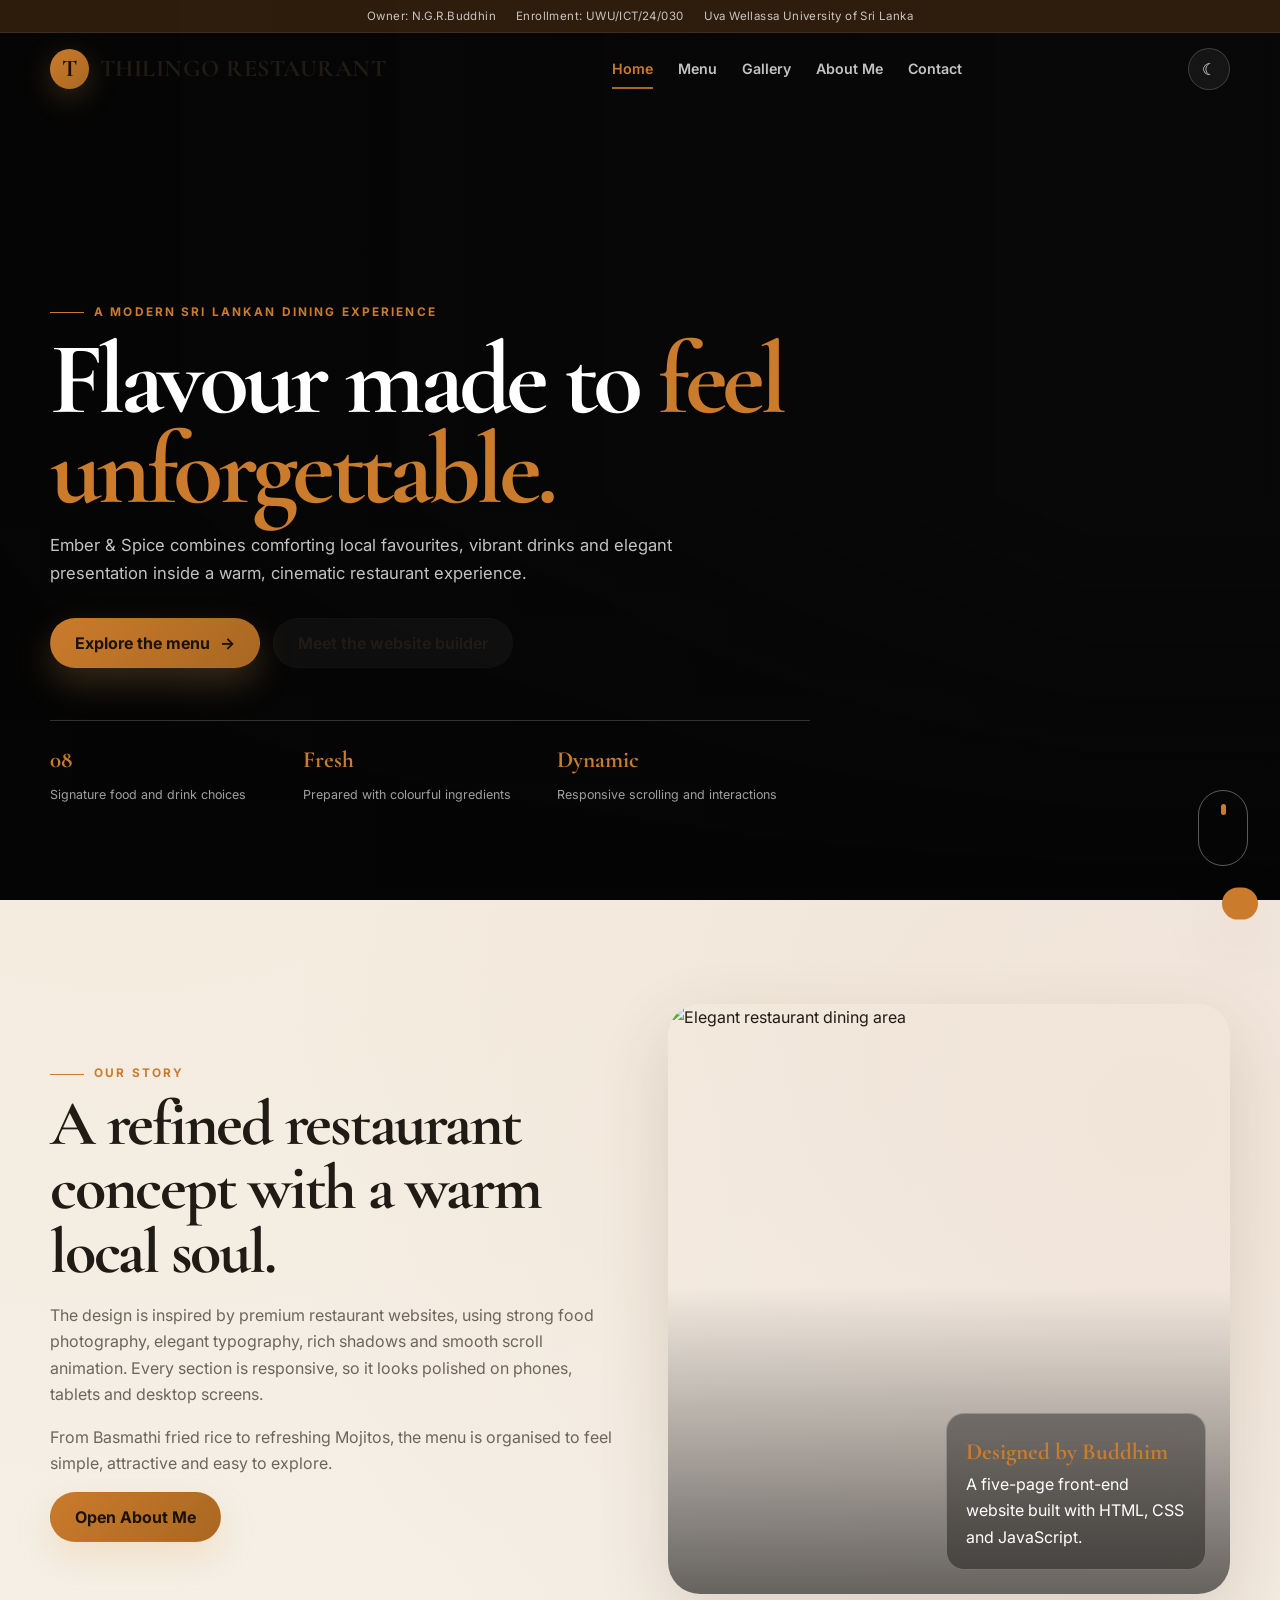
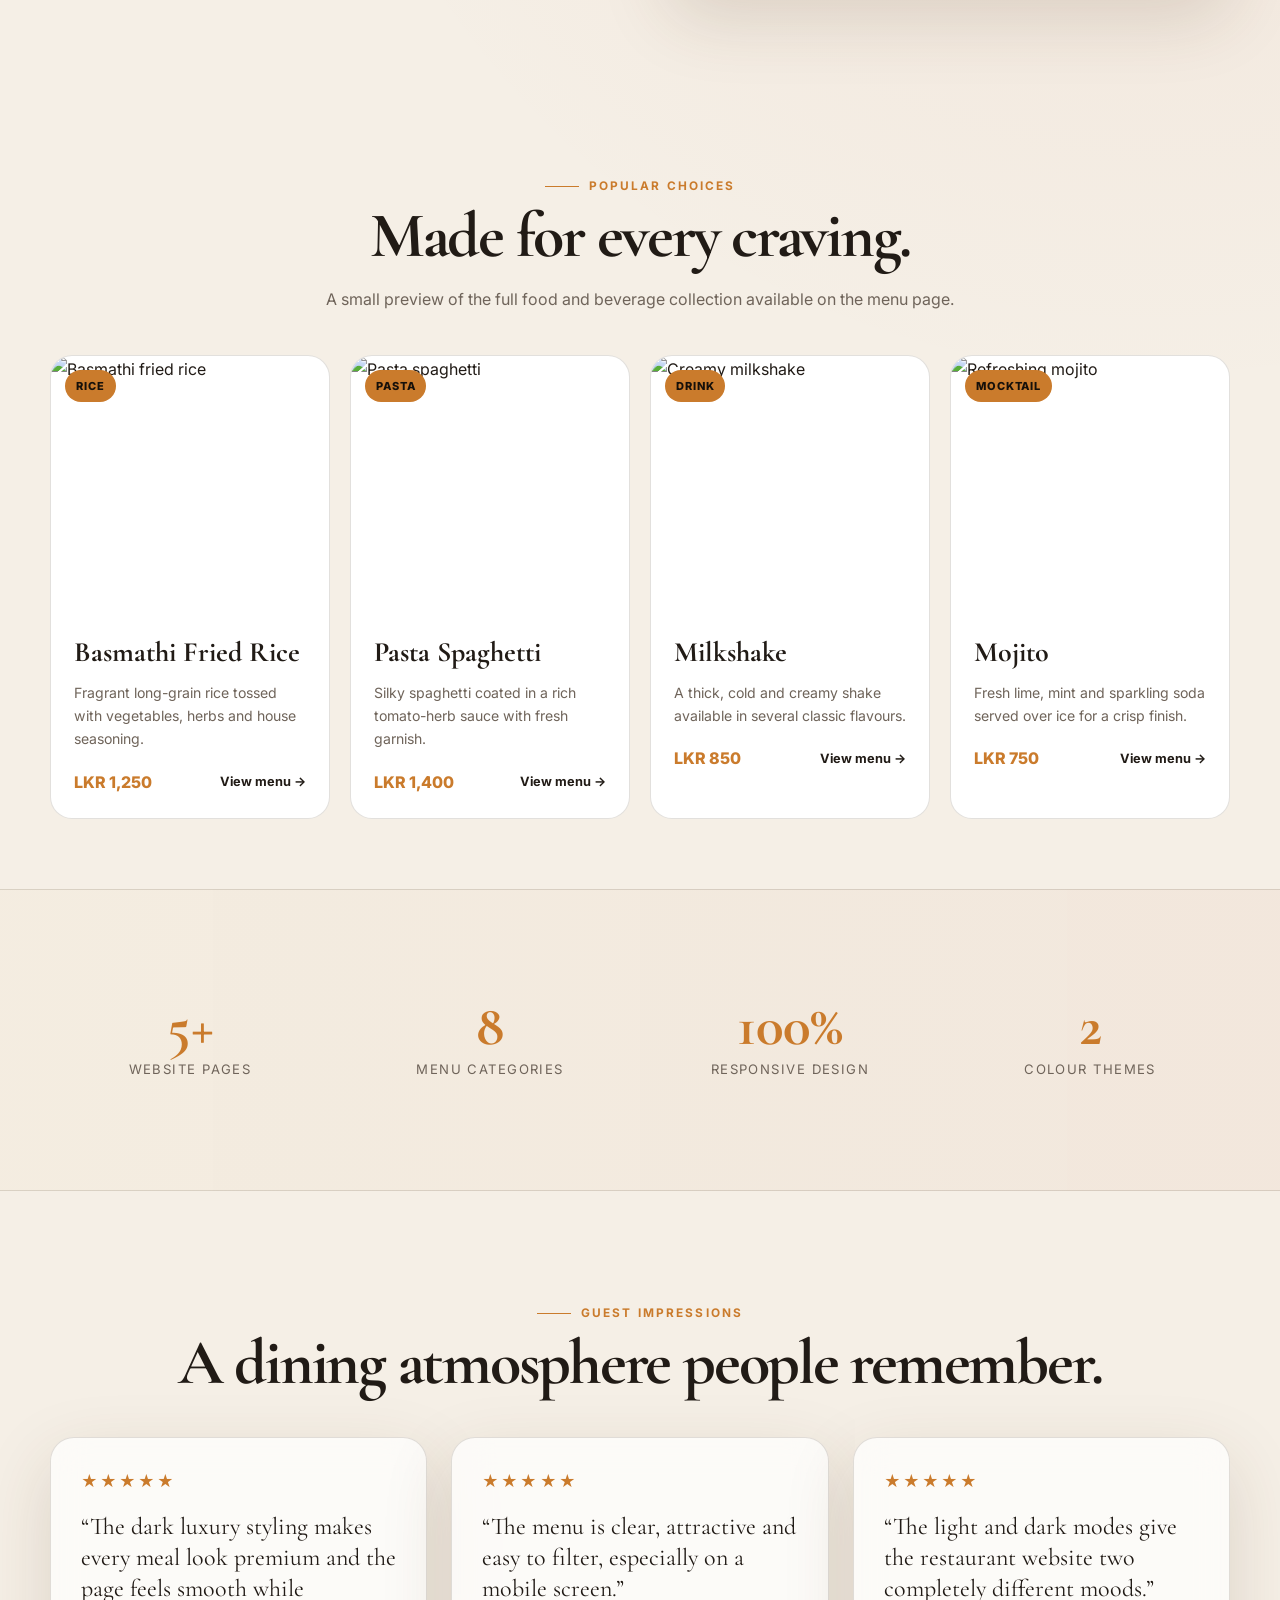
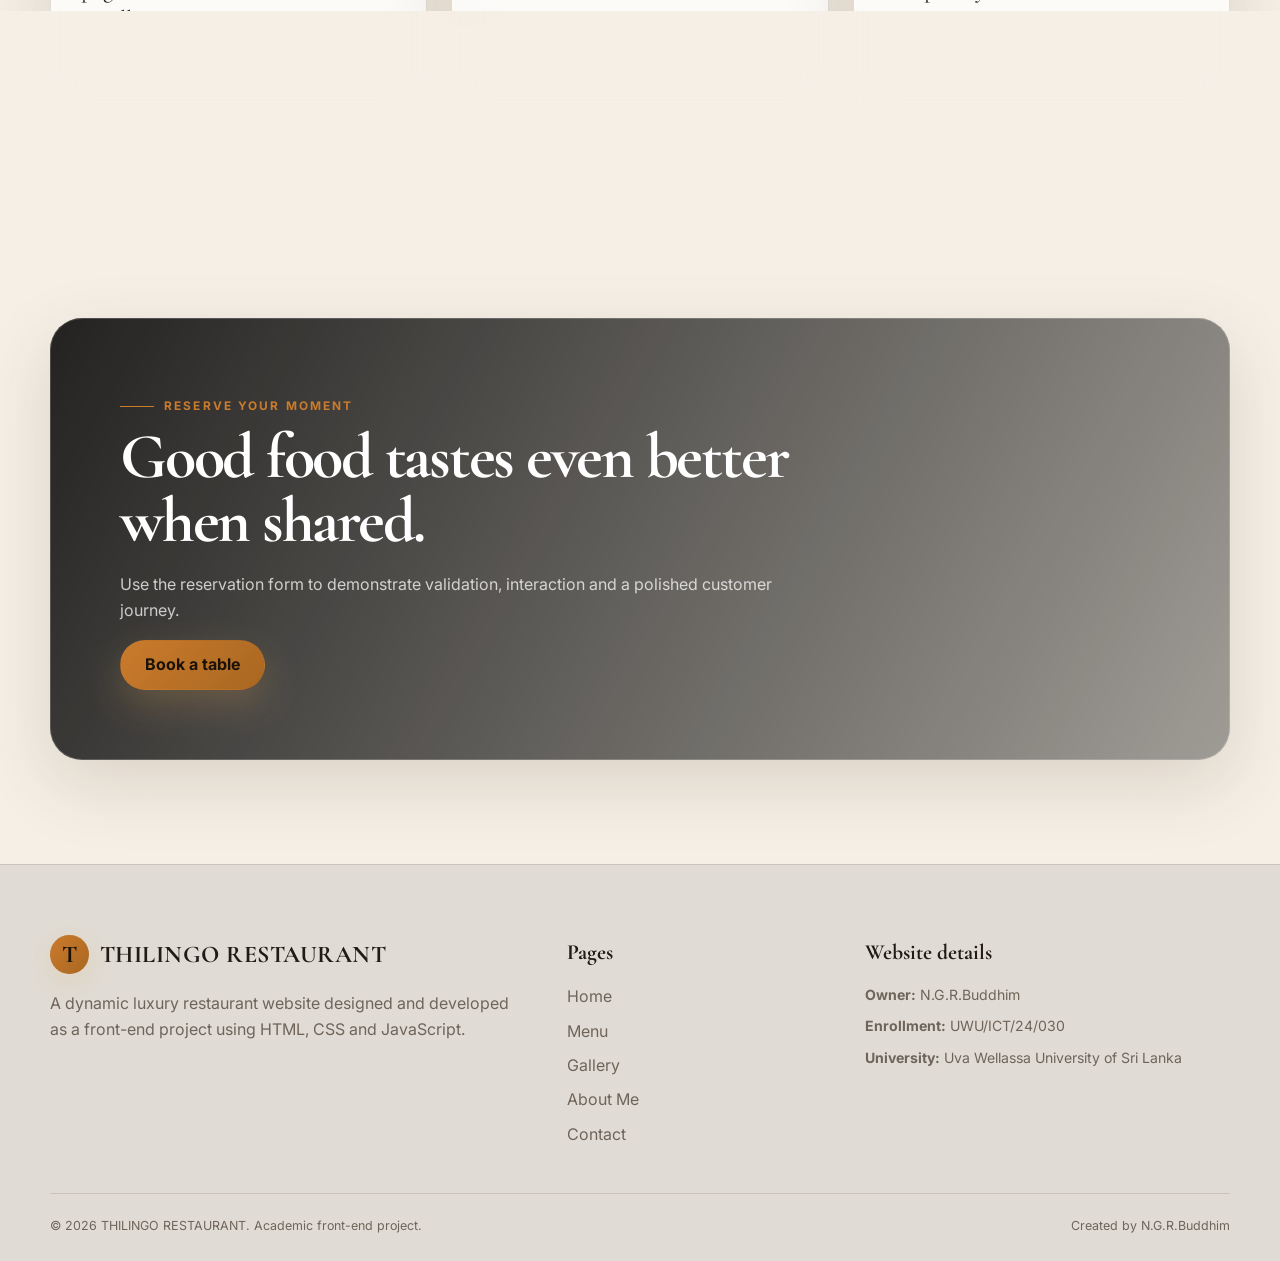
==== index.html @ 18f9629a "update README and project files" ====
<!DOCTYPE html>
<html lang="en" data-theme="dark">
<head>
  <meta charset="UTF-8">
  <meta name="viewport" content="width=device-width, initial-scale=1.0">
  <meta name="description" content="A dynamic luxury restaurant website created by N.G.R. Buddhim, UWU/ICT/24/030, Uva Wellassa University of Sri Lanka.">
  <title>THILINGO | Luxury Restaurant</title>
  <link rel="stylesheet" href="styles.css">
  <script src="script.js" defer></script>
</head>
<body data-page="home">
  <div class="scroll-progress" aria-hidden="true"></div>

  <header class="site-header">
    <div class="identity-strip">
      <div class="container">
        <span>Owner: N.G.R.Buddhin</span>
        <span>Enrollment: UWU/ICT/24/030</span>
        <span>Uva Wellassa University of Sri Lanka</span>
      </div>
    </div>
    <nav class="navbar container" aria-label="Main navigation">
      <a class="brand" href="index.html"><span class="brand-mark">T</span><span>THILINGO RESTAURANT</span></a>
      <div class="nav-links">
        <a data-nav="home" href="index.html">Home</a>
        <a data-nav="menu" href="menu.html">Menu</a>
        <a data-nav="gallery" href="gallery.html">Gallery</a>
        <a data-nav="about" href="about.html">About Me</a>
        <a data-nav="contact" href="contact.html">Contact</a>
      </div>
      <div class="nav-actions">
        <button class="icon-btn" data-theme-toggle type="button" aria-label="Switch theme">☀</button>
        <button class="icon-btn menu-toggle" data-menu-toggle type="button" aria-label="Open navigation" aria-expanded="false">☰</button>
      </div>
    </nav>
  </header>

  <main>
    <section class="hero">
      <div class="hero-bg" style="background-image:url('https://images.unsplash.com/photo-1515003197210-e0cd71810b5f?auto=format&fit=crop&w=2000&q=90')"></div>
      <div class="container hero-content">
        <span class="eyebrow reveal">A modern Sri Lankan dining experience</span>
        <h1 class="display-title reveal delay-1">Flavour made to <span class="text-gold">feel unforgettable.</span></h1>
        <p class="section-copy reveal delay-2">Ember & Spice combines comforting local favourites, vibrant drinks and elegant presentation inside a warm, cinematic restaurant experience.</p>
        <div class="hero-actions reveal delay-3">
          <a class="btn btn-primary" href="menu.html">Explore the menu <span>→</span></a>
          <a class="btn btn-outline" href="about.html">Meet the website builder</a>
        </div>
        <div class="hero-meta reveal delay-3">
          <div><strong>08</strong><span>Signature food and drink choices</span></div>
          <div><strong>Fresh</strong><span>Prepared with colourful ingredients</span></div>
          <div><strong>Dynamic</strong><span>Responsive scrolling and interactions</span></div>
        </div>
      </div>
      <div class="scroll-cue" aria-hidden="true"></div>
    </section>

    <section class="section">
      <div class="container grid-2">
        <div class="reveal from-left">
          <span class="eyebrow">Our story</span>
          <h2 class="section-title">A refined restaurant concept with a warm local soul.</h2>
          <p class="section-copy">The design is inspired by premium restaurant websites, using strong food photography, elegant typography, rich shadows and smooth scroll animation. Every section is responsive, so it looks polished on phones, tablets and desktop screens.</p>
          <p class="section-copy">From Basmathi fried rice to refreshing Mojitos, the menu is organised to feel simple, attractive and easy to explore.</p>
          <a class="btn btn-primary" href="about.html">Open About Me</a>
        </div>
        <div class="image-card reveal from-right">
          <img src="https://images.unsplash.com/photo-1559339352-11d035aa65de?auto=format&fit=crop&w=1400&q=88" alt="Elegant restaurant dining area">
          <div class="floating-note"><strong>Designed by Buddhim</strong>A five-page front-end website built with HTML, CSS and JavaScript.</div>
        </div>
      </div>
    </section>

    <section class="section section-sm">
      <div class="container center reveal">
        <span class="eyebrow">Popular choices</span>
        <h2 class="section-title">Made for every craving.</h2>
        <p class="section-copy">A small preview of the full food and beverage collection available on the menu page.</p>
      </div>
      <div class="container grid-4" style="margin-top:42px">
        <article class="food-card reveal">
          <div class="food-image"><img src="https://images.unsplash.com/photo-1603133872878-684f208fb84b?auto=format&fit=crop&w=900&q=86" alt="Basmathi fried rice"><span class="food-badge">Rice</span></div>
          <div class="food-content"><h3>Basmathi Fried Rice</h3><p>Fragrant long-grain rice tossed with vegetables, herbs and house seasoning.</p><div class="food-bottom"><span class="price">LKR 1,250</span><a class="mini-link" href="menu.html">View menu →</a></div></div>
        </article>
        <article class="food-card reveal delay-1">
          <div class="food-image"><img src="https://images.unsplash.com/photo-1563379926898-05f4575a45d8?auto=format&fit=crop&w=900&q=86" alt="Pasta spaghetti"><span class="food-badge">Pasta</span></div>
          <div class="food-content"><h3>Pasta Spaghetti</h3><p>Silky spaghetti coated in a rich tomato-herb sauce with fresh garnish.</p><div class="food-bottom"><span class="price">LKR 1,400</span><a class="mini-link" href="menu.html">View menu →</a></div></div>
        </article>
        <article class="food-card reveal delay-2">
          <div class="food-image"><img src="https://images.unsplash.com/photo-1579954115545-a95591f28bfc?auto=format&fit=crop&w=900&q=86" alt="Creamy milkshake"><span class="food-badge">Drink</span></div>
          <div class="food-content"><h3>Milkshake</h3><p>A thick, cold and creamy shake available in several classic flavours.</p><div class="food-bottom"><span class="price">LKR 850</span><a class="mini-link" href="menu.html">View menu →</a></div></div>
        </article>
        <article class="food-card reveal delay-3">
          <div class="food-image"><img src="https://images.unsplash.com/photo-1551024709-8f23befc6f87?auto=format&fit=crop&w=900&q=86" alt="Refreshing mojito"><span class="food-badge">Mocktail</span></div>
          <div class="food-content"><h3>Mojito</h3><p>Fresh lime, mint and sparkling soda served over ice for a crisp finish.</p><div class="food-bottom"><span class="price">LKR 750</span><a class="mini-link" href="menu.html">View menu →</a></div></div>
        </article>
      </div>
    </section>

    <section class="stats-band section-sm">
      <div class="container grid-4">
        <div class="stat reveal"><span class="stat-number" data-count="5" data-suffix="+">0</span><span class="stat-label">Website pages</span></div>
        <div class="stat reveal delay-1"><span class="stat-number" data-count="8" data-suffix="">0</span><span class="stat-label">Menu categories</span></div>
        <div class="stat reveal delay-2"><span class="stat-number" data-count="100" data-suffix="%">0</span><span class="stat-label">Responsive design</span></div>
        <div class="stat reveal delay-3"><span class="stat-number" data-count="2" data-suffix="">0</span><span class="stat-label">Colour themes</span></div>
      </div>
    </section>

    <section class="section">
      <div class="container center reveal">
        <span class="eyebrow">Guest impressions</span>
        <h2 class="section-title">A dining atmosphere people remember.</h2>
      </div>
      <div class="container grid-3" style="margin-top:42px">
        <article class="quote-card glass-card reveal"><div class="stars">★★★★★</div><blockquote>“The dark luxury styling makes every meal look premium and the page feels smooth while scrolling.”</blockquote><div class="quote-author">— Design feedback</div></article>
        <article class="quote-card glass-card reveal delay-1"><div class="stars">★★★★★</div><blockquote>“The menu is clear, attractive and easy to filter, especially on a mobile screen.”</blockquote><div class="quote-author">— Mobile visitor</div></article>
        <article class="quote-card glass-card reveal delay-2"><div class="stars">★★★★★</div><blockquote>“The light and dark modes give the restaurant website two completely different moods.”</blockquote><div class="quote-author">— User experience review</div></article>
      </div>
    </section>

    <section class="section">
      <div class="container cta-panel reveal">
        <span class="eyebrow">Reserve your moment</span>
        <h2 class="section-title">Good food tastes even better when shared.</h2>
        <p class="section-copy" style="color:rgba(255,255,255,.74)">Use the reservation form to demonstrate validation, interaction and a polished customer journey.</p>
        <a class="btn btn-primary" href="contact.html">Book a table</a>
      </div>
    </section>
  </main>

  <footer class="site-footer">
    <div class="container footer-grid">
      <div><a class="brand" href="index.html"><span class="brand-mark">T</span><span>THILINGO RESTAURANT</span></a><p class="section-copy">A dynamic luxury restaurant website designed and developed as a front-end project using HTML, CSS and JavaScript.</p></div>
      <div><h3 class="footer-title">Pages</h3><div class="footer-links"><a href="index.html">Home</a><a href="menu.html">Menu</a><a href="gallery.html">Gallery</a><a href="about.html">About Me</a><a href="contact.html">Contact</a></div></div>
      <div><h3 class="footer-title">Website details</h3><div class="footer-details"><span><strong>Owner:</strong> N.G.R.Buddhim</span><span><strong>Enrollment:</strong> UWU/ICT/24/030</span><span><strong>University:</strong> Uva Wellassa University of Sri Lanka</span></div></div>
    </div>
    <div class="container footer-bottom"><span>© <span data-year></span> THILINGO RESTAURANT. Academic front-end project.</span><span>Created by N.G.R.Buddhim</span></div>
  </footer>
  <div class="toast" role="status" aria-live="polite"></div>
</body>
</html>
---- styles.css ----
@import url('https://fonts.googleapis.com/css2?family=Cormorant+Garamond:wght@500;600;700&family=Inter:wght@400;500;600;700&display=swap');

:root {
  --bg: #0d0d0d;
  --bg-soft: #151515;
  --card: rgba(255,255,255,.055);
  --card-solid: #191919;
  --text: #f7f1e8;
  --muted: #b8b0a4;
  --gold: #e7a957;
  --gold-2: #ffc978;
  --accent: #b94f2f;
  --line: rgba(255,255,255,.12);
  --shadow: 0 24px 70px rgba(0,0,0,.32);
  --radius: 24px;
  --header-height: 104px;
}

[data-theme="light"] {
  --bg: #f5efe6;
  --bg-soft: #fffaf2;
  --card: rgba(255,255,255,.72);
  --card-solid: #ffffff;
  --text: #211b16;
  --muted: #6f645a;
  --gold: #a96721;
  --gold-2: #ca7b2c;
  --accent: #9e3f27;
  --line: rgba(50,35,20,.14);
  --shadow: 0 24px 70px rgba(82,56,30,.15);
}

* { box-sizing: border-box; }
html { scroll-behavior: smooth; }
body {
  margin: 0;
  color: var(--text);
  background:
    radial-gradient(circle at 10% 10%, rgba(231,169,87,.08), transparent 28%),
    radial-gradient(circle at 90% 25%, rgba(185,79,47,.07), transparent 25%),
    var(--bg);
  font-family: 'Inter', sans-serif;
  line-height: 1.65;
  overflow-x: hidden;
  transition: background .35s ease, color .35s ease;
}
body::selection { background: var(--gold); color: #111; }
a { color: inherit; text-decoration: none; }
img { display: block; max-width: 100%; }
button, input, textarea, select { font: inherit; }
button { cursor: pointer; }

.container { width: min(1180px, calc(100% - 38px)); margin-inline: auto; }
.section { padding: 104px 0; position: relative; }
.section-sm { padding: 70px 0; }
.eyebrow {
  display: inline-flex;
  align-items: center;
  gap: 10px;
  color: var(--gold-2);
  font-weight: 700;
  text-transform: uppercase;
  letter-spacing: .18em;
  font-size: .74rem;
}
.eyebrow::before { content: ''; width: 34px; height: 1px; background: currentColor; }
.display-title {
  margin: 12px 0 18px;
  max-width: 860px;
  font-family: 'Cormorant Garamond', serif;
  font-weight: 700;
  font-size: clamp(3.2rem, 8vw, 7rem);
  line-height: .88;
  letter-spacing: -.045em;
}
.section-title {
  margin: 8px 0 18px;
  font-family: 'Cormorant Garamond', serif;
  font-size: clamp(2.45rem, 5vw, 4.7rem);
  line-height: 1;
  letter-spacing: -.035em;
}
.section-copy { color: var(--muted); max-width: 690px; }
.text-gold { color: var(--gold-2); }
.muted { color: var(--muted); }
.center { text-align: center; }
.center .section-copy { margin-inline: auto; }

.scroll-progress {
  position: fixed;
  z-index: 3000;
  top: 0;
  left: 0;
  width: 0;
  height: 3px;
  background: linear-gradient(90deg, var(--gold), var(--accent));
}

.site-header {
  position: fixed;
  z-index: 2000;
  inset: 0 0 auto 0;
  transition: .3s ease;
}
.site-header.scrolled {
  background: color-mix(in srgb, var(--bg) 88%, transparent);
  backdrop-filter: blur(18px);
  box-shadow: 0 12px 40px rgba(0,0,0,.16);
}
.identity-strip {
  min-height: 32px;
  border-bottom: 1px solid rgba(255,255,255,.08);
  background: rgba(0,0,0,.28);
  color: rgba(255,255,255,.74);
  font-size: .72rem;
  letter-spacing: .035em;
}
[data-theme="light"] .identity-strip { background: rgba(55,35,15,.82); }
.identity-strip .container {
  min-height: 32px;
  display: flex;
  align-items: center;
  justify-content: center;
  gap: 20px;
  flex-wrap: wrap;
}
.navbar {
  min-height: 72px;
  display: flex;
  align-items: center;
  justify-content: space-between;
  gap: 24px;
}
.brand {
  display: inline-flex;
  align-items: center;
  gap: 11px;
  font-family: 'Cormorant Garamond', serif;
  font-weight: 700;
  font-size: 1.5rem;
  letter-spacing: .02em;
}
.brand-mark {
  width: 39px;
  aspect-ratio: 1;
  display: grid;
  place-items: center;
  border-radius: 50%;
  color: #17110b;
  background: linear-gradient(135deg, var(--gold-2), var(--gold));
  box-shadow: 0 8px 30px rgba(231,169,87,.22);
}
.nav-links { display: flex; align-items: center; gap: 25px; }
.nav-links a {
  position: relative;
  color: rgba(255,255,255,.76);
  font-size: .89rem;
  font-weight: 600;
}
[data-theme="light"] .site-header.scrolled .nav-links a,
[data-theme="light"] .site-header.scrolled .brand { color: var(--text); }
.nav-links a::after {
  content: '';
  position: absolute;
  left: 0;
  right: 100%;
  bottom: -8px;
  height: 2px;
  background: var(--gold);
  transition: right .25s ease;
}
.nav-links a:hover::after, .nav-links a.active::after { right: 0; }
.nav-links a.active { color: var(--gold-2); }
.nav-actions { display: flex; align-items: center; gap: 10px; }
.icon-btn {
  width: 42px;
  height: 42px;
  display: inline-grid;
  place-items: center;
  border: 1px solid rgba(255,255,255,.18);
  border-radius: 50%;
  color: #fff;
  background: rgba(255,255,255,.06);
  backdrop-filter: blur(12px);
  transition: .25s ease;
}
[data-theme="light"] .site-header.scrolled .icon-btn { color: var(--text); border-color: var(--line); }
.icon-btn:hover { transform: translateY(-2px); border-color: var(--gold); }
.menu-toggle { display: none; }

.btn {
  display: inline-flex;
  align-items: center;
  justify-content: center;
  gap: 10px;
  min-height: 50px;
  padding: 0 24px;
  border: 1px solid transparent;
  border-radius: 999px;
  font-weight: 700;
  transition: transform .25s ease, box-shadow .25s ease, background .25s ease;
}
.btn:hover { transform: translateY(-3px); }
.btn-primary {
  color: #1a1209;
  background: linear-gradient(135deg, var(--gold-2), var(--gold));
  box-shadow: 0 15px 35px rgba(231,169,87,.22);
}
.btn-outline { color: var(--text); border-color: var(--line); background: rgba(255,255,255,.04); }
.btn-dark { color: #fff; background: #111; }

.hero {
  min-height: 100svh;
  position: relative;
  display: grid;
  align-items: end;
  overflow: hidden;
  color: #fff;
  background: #090909;
}
.hero-bg {
  position: absolute;
  inset: -6%;
  background-position: center;
  background-size: cover;
  will-change: transform;
  transform: scale(1.03);
}
.hero::after {
  content: '';
  position: absolute;
  inset: 0;
  background:
    linear-gradient(90deg, rgba(5,5,5,.88) 0%, rgba(5,5,5,.56) 47%, rgba(5,5,5,.14) 85%),
    linear-gradient(0deg, rgba(5,5,5,.97) 0%, transparent 45%);
}
.hero-content {
  position: relative;
  z-index: 2;
  padding: calc(var(--header-height) + 85px) 0 94px;
}
.hero .section-copy { color: rgba(255,255,255,.76); font-size: 1.04rem; }
.hero-actions { display: flex; flex-wrap: wrap; gap: 13px; margin-top: 31px; }
.hero-meta {
  margin-top: 52px;
  display: grid;
  grid-template-columns: repeat(3, minmax(0, 1fr));
  max-width: 760px;
  border-top: 1px solid rgba(255,255,255,.18);
}
.hero-meta > div { padding: 20px 22px 0 0; }
.hero-meta strong { display: block; color: var(--gold-2); font-family: 'Cormorant Garamond', serif; font-size: 1.45rem; }
.hero-meta span { color: rgba(255,255,255,.62); font-size: .78rem; }
.scroll-cue {
  position: absolute;
  z-index: 3;
  right: 32px;
  bottom: 34px;
  width: 50px;
  height: 76px;
  border: 1px solid rgba(255,255,255,.34);
  border-radius: 999px;
  display: grid;
  place-items: start center;
  padding-top: 13px;
}
.scroll-cue::after {
  content: '';
  width: 5px;
  height: 11px;
  border-radius: 10px;
  background: var(--gold-2);
  animation: scrollCue 1.8s infinite;
}
@keyframes scrollCue { 0% { transform: translateY(0); opacity: 0; } 35% { opacity: 1; } 100% { transform: translateY(32px); opacity: 0; } }

.page-hero {
  min-height: 62svh;
  display: grid;
  place-items: end start;
  position: relative;
  overflow: hidden;
  color: #fff;
  background: #0a0a0a;
}
.page-hero .hero-bg { inset: -7%; }
.page-hero::after {
  content: '';
  position: absolute;
  inset: 0;
  background: linear-gradient(90deg, rgba(0,0,0,.88), rgba(0,0,0,.22)), linear-gradient(0deg, rgba(0,0,0,.9), transparent 65%);
}
.page-hero .container { position: relative; z-index: 2; padding: 185px 0 78px; }
.page-hero .display-title { font-size: clamp(3.5rem, 8vw, 6.7rem); }
.breadcrumb { color: rgba(255,255,255,.68); font-size: .88rem; }
.breadcrumb span { color: var(--gold-2); }

.grid-2 { display: grid; grid-template-columns: 1fr 1fr; gap: 56px; align-items: center; }
.grid-3 { display: grid; grid-template-columns: repeat(3, 1fr); gap: 24px; }
.grid-4 { display: grid; grid-template-columns: repeat(4, 1fr); gap: 20px; }

.glass-card {
  border: 1px solid var(--line);
  background: var(--card);
  backdrop-filter: blur(18px);
  border-radius: var(--radius);
  box-shadow: var(--shadow);
}
.image-card {
  position: relative;
  min-height: 590px;
  border-radius: 32px;
  overflow: hidden;
  box-shadow: var(--shadow);
}
.image-card img { width: 100%; height: 100%; position: absolute; inset: 0; object-fit: cover; }
.image-card::after { content: ''; position: absolute; inset: 0; background: linear-gradient(0deg, rgba(0,0,0,.58), transparent 52%); }
.floating-note {
  position: absolute;
  z-index: 2;
  right: 24px;
  bottom: 24px;
  max-width: 260px;
  padding: 19px;
  border: 1px solid rgba(255,255,255,.25);
  border-radius: 18px;
  color: #fff;
  background: rgba(0,0,0,.38);
  backdrop-filter: blur(14px);
}
.floating-note strong { display: block; font-family: 'Cormorant Garamond', serif; font-size: 1.45rem; color: var(--gold-2); }

.food-card {
  overflow: hidden;
  border: 1px solid var(--line);
  background: var(--card-solid);
  border-radius: 22px;
  transition: transform .35s ease, box-shadow .35s ease, border-color .35s ease;
}
.food-card:hover { transform: translateY(-10px); box-shadow: var(--shadow); border-color: rgba(231,169,87,.45); }
.food-image { height: 250px; overflow: hidden; position: relative; }
.food-image img { width: 100%; height: 100%; object-fit: cover; transition: transform .65s ease; }
.food-card:hover .food-image img { transform: scale(1.08); }
.food-badge {
  position: absolute;
  top: 14px;
  left: 14px;
  padding: 7px 11px;
  border-radius: 999px;
  color: #16100a;
  background: var(--gold-2);
  font-size: .69rem;
  font-weight: 800;
  text-transform: uppercase;
  letter-spacing: .08em;
}
.food-content { padding: 23px; }
.food-content h3 { margin: 0 0 6px; font-family: 'Cormorant Garamond', serif; font-size: 1.75rem; }
.food-content p { margin: 0 0 18px; color: var(--muted); font-size: .88rem; }
.food-bottom { display: flex; align-items: center; justify-content: space-between; gap: 14px; }
.price { color: var(--gold-2); font-weight: 800; }
.mini-link { font-weight: 700; font-size: .8rem; }

.stats-band {
  border-top: 1px solid var(--line);
  border-bottom: 1px solid var(--line);
  background: linear-gradient(90deg, rgba(231,169,87,.04), rgba(185,79,47,.05));
}
.stat { padding: 38px 16px; text-align: center; }
.stat-number { display: block; font-family: 'Cormorant Garamond', serif; color: var(--gold-2); font-size: 3.6rem; line-height: 1; font-weight: 700; }
.stat-label { color: var(--muted); font-size: .82rem; text-transform: uppercase; letter-spacing: .11em; }

.quote-card { padding: 30px; }
.quote-card .stars { color: var(--gold-2); letter-spacing: .13em; }
.quote-card blockquote { margin: 16px 0 22px; font-family: 'Cormorant Garamond', serif; font-size: 1.5rem; line-height: 1.3; }
.quote-author { color: var(--muted); font-size: .84rem; }

.cta-panel {
  overflow: hidden;
  position: relative;
  padding: 70px;
  border-radius: 32px;
  color: #fff;
  background: linear-gradient(120deg, rgba(0,0,0,.86), rgba(0,0,0,.35)), url('https://images.unsplash.com/photo-1414235077428-338989a2e8c0?auto=format&fit=crop&w=1800&q=88') center/cover;
  box-shadow: var(--shadow);
}
.cta-panel::after { content: ''; position: absolute; inset: 0; border: 1px solid rgba(255,255,255,.18); border-radius: inherit; pointer-events: none; }
.cta-panel > * { position: relative; z-index: 1; }
.cta-panel .section-title { max-width: 720px; }

.filter-bar { display: flex; flex-wrap: wrap; gap: 10px; margin: 34px 0 42px; }
.filter-btn {
  padding: 10px 17px;
  border: 1px solid var(--line);
  border-radius: 999px;
  color: var(--text);
  background: var(--card);
  font-weight: 700;
}
.filter-btn.active, .filter-btn:hover { color: #181108; background: var(--gold-2); border-color: transparent; }
.menu-grid { display: grid; grid-template-columns: repeat(3, 1fr); gap: 25px; }
.menu-item.hidden { display: none; }

.gallery-grid { columns: 3 300px; column-gap: 18px; }
.gallery-item {
  position: relative;
  margin: 0 0 18px;
  break-inside: avoid;
  overflow: hidden;
  border-radius: 20px;
  border: 1px solid var(--line);
  cursor: zoom-in;
}
.gallery-item img { width: 100%; transition: transform .5s ease, filter .4s ease; }
.gallery-item::after {
  content: 'View image  ↗';
  position: absolute;
  left: 16px;
  bottom: 16px;
  padding: 8px 12px;
  border-radius: 999px;
  color: #fff;
  background: rgba(0,0,0,.55);
  backdrop-filter: blur(10px);
  opacity: 0;
  transform: translateY(8px);
  transition: .3s ease;
  font-size: .75rem;
}
.gallery-item:hover img { transform: scale(1.045); filter: brightness(.76); }
.gallery-item:hover::after { opacity: 1; transform: none; }
.lightbox {
  position: fixed;
  z-index: 5000;
  inset: 0;
  display: none;
  place-items: center;
  padding: 30px;
  background: rgba(0,0,0,.9);
  backdrop-filter: blur(12px);
}
.lightbox.open { display: grid; }
.lightbox img { max-width: min(1080px, 92vw); max-height: 84vh; border-radius: 20px; box-shadow: 0 35px 100px rgba(0,0,0,.6); }
.lightbox-close { position: fixed; top: 24px; right: 24px; }

.profile-wrap { display: grid; grid-template-columns: .84fr 1.16fr; gap: 58px; align-items: center; }
.profile-frame {
  position: relative;
  min-height: 690px;
  overflow: hidden;
  border-radius: 34px;
  box-shadow: var(--shadow);
}
.profile-frame img { position: absolute; inset: 0; width: 100%; height: 100%; object-fit: cover; object-position: 55% center; }
.profile-frame::after { content: ''; position: absolute; inset: 0; border: 1px solid rgba(255,255,255,.2); border-radius: inherit; box-shadow: inset 0 0 0 12px rgba(255,255,255,.035); }
.profile-card { padding: 34px; }
.profile-card h3 { font-family: 'Cormorant Garamond', serif; font-size: 2rem; margin: 0 0 18px; }
.info-list { display: grid; gap: 12px; margin: 25px 0; }
.info-row { display: grid; grid-template-columns: 170px 1fr; gap: 18px; padding-bottom: 12px; border-bottom: 1px solid var(--line); }
.info-row strong { color: var(--gold-2); }
.skill-list { display: grid; gap: 18px; margin-top: 28px; }
.skill-head { display: flex; justify-content: space-between; margin-bottom: 8px; font-size: .86rem; font-weight: 700; }
.skill-track { height: 8px; border-radius: 99px; background: rgba(127,127,127,.18); overflow: hidden; }
.skill-fill { height: 100%; width: 0; border-radius: inherit; background: linear-gradient(90deg, var(--gold), var(--accent)); transition: width 1.2s ease; }
.skill-fill.animate { width: var(--level); }
.process-card { padding: 26px; }
.process-number { color: var(--gold-2); font-family: 'Cormorant Garamond', serif; font-size: 2.7rem; line-height: 1; }
.process-card h3 { margin: 10px 0; font-family: 'Cormorant Garamond', serif; font-size: 1.55rem; }
.process-card p { margin: 0; color: var(--muted); font-size: .9rem; }

.contact-grid { display: grid; grid-template-columns: .9fr 1.1fr; gap: 28px; align-items: stretch; }
.contact-panel, .form-panel { padding: 36px; }
.contact-list { display: grid; gap: 15px; margin-top: 28px; }
.contact-item { padding: 17px; border: 1px solid var(--line); border-radius: 16px; background: rgba(255,255,255,.025); }
.contact-item strong { display: block; color: var(--gold-2); margin-bottom: 3px; }
.form-grid { display: grid; grid-template-columns: 1fr 1fr; gap: 16px; }
.form-group { display: grid; gap: 8px; }
.form-group.full { grid-column: 1 / -1; }
.form-group label { font-size: .8rem; font-weight: 700; color: var(--muted); }
.form-control {
  width: 100%;
  min-height: 50px;
  padding: 12px 15px;
  color: var(--text);
  border: 1px solid var(--line);
  border-radius: 14px;
  outline: none;
  background: rgba(255,255,255,.035);
  transition: border .2s ease, box-shadow .2s ease;
}
.form-control:focus { border-color: var(--gold); box-shadow: 0 0 0 4px rgba(231,169,87,.12); }
textarea.form-control { min-height: 130px; resize: vertical; }
.map-card {
  min-height: 330px;
  display: grid;
  place-items: center;
  border-radius: 26px;
  color: #fff;
  text-align: center;
  background: linear-gradient(rgba(0,0,0,.56), rgba(0,0,0,.72)), url('https://images.unsplash.com/photo-1578474846511-04ba529f0b88?auto=format&fit=crop&w=1600&q=85') center/cover;
}
.toast {
  position: fixed;
  z-index: 6000;
  right: 22px;
  bottom: 22px;
  max-width: 360px;
  padding: 16px 18px;
  border-radius: 16px;
  color: #181108;
  background: var(--gold-2);
  box-shadow: var(--shadow);
  transform: translateY(130%);
  transition: transform .35s ease;
  font-weight: 700;
}
.toast.show { transform: none; }

.site-footer {
  padding: 70px 0 24px;
  border-top: 1px solid var(--line);
  background: color-mix(in srgb, var(--bg-soft) 88%, #000 12%);
}
.footer-grid { display: grid; grid-template-columns: 1.3fr .7fr 1fr; gap: 42px; }
.footer-title { margin: 0 0 13px; font-family: 'Cormorant Garamond', serif; font-size: 1.35rem; }
.footer-links { display: grid; gap: 8px; color: var(--muted); }
.footer-links a:hover { color: var(--gold-2); }
.footer-details { display: grid; gap: 8px; color: var(--muted); font-size: .88rem; }
.footer-bottom { margin-top: 46px; padding-top: 22px; border-top: 1px solid var(--line); display: flex; justify-content: space-between; gap: 20px; color: var(--muted); font-size: .78rem; }

.reveal { opacity: 0; transform: translateY(34px); transition: opacity .8s ease, transform .8s cubic-bezier(.22,1,.36,1); }
.reveal.from-left { transform: translateX(-44px); }
.reveal.from-right { transform: translateX(44px); }
.reveal.visible { opacity: 1; transform: none; }
.delay-1 { transition-delay: .12s; }
.delay-2 { transition-delay: .24s; }
.delay-3 { transition-delay: .36s; }

@media (max-width: 980px) {
  :root { --header-height: 96px; }
  .identity-strip .container { gap: 9px 16px; }
  .nav-links {
    position: fixed;
    top: 104px;
    right: 18px;
    width: min(340px, calc(100% - 36px));
    padding: 24px;
    flex-direction: column;
    align-items: stretch;
    border: 1px solid var(--line);
    border-radius: 22px;
    background: color-mix(in srgb, var(--bg) 94%, transparent);
    backdrop-filter: blur(18px);
    box-shadow: var(--shadow);
    opacity: 0;
    visibility: hidden;
    transform: translateY(-10px);
    transition: .25s ease;
  }
  .nav-links.open { opacity: 1; visibility: visible; transform: none; }
  .nav-links a { padding: 10px 4px; color: var(--text); }
  .menu-toggle { display: inline-grid; }
  .grid-4 { grid-template-columns: repeat(2, 1fr); }
  .grid-3, .menu-grid { grid-template-columns: repeat(2, 1fr); }
  .grid-2, .profile-wrap, .contact-grid { grid-template-columns: 1fr; }
  .profile-frame { min-height: 620px; }
  .footer-grid { grid-template-columns: 1fr 1fr; }
  .footer-grid > :first-child { grid-column: 1 / -1; }
}

@media (max-width: 640px) {
  .container { width: min(100% - 28px, 1180px); }
  .section { padding: 78px 0; }
  .identity-strip { display: none; }
  .navbar { min-height: 74px; }
  .nav-links { top: 82px; }
  .brand { font-size: 1.2rem; }
  .brand-mark { width: 34px; }
  .hero-content { padding-top: 130px; padding-bottom: 72px; }
  .hero-meta { grid-template-columns: 1fr; gap: 12px; border-top: 0; }
  .hero-meta > div { padding: 11px 0; border-top: 1px solid rgba(255,255,255,.16); }
  .scroll-cue { display: none; }
  .page-hero .container { padding-top: 140px; }
  .grid-4, .grid-3, .menu-grid { grid-template-columns: 1fr; }
  .image-card { min-height: 470px; }
  .cta-panel { padding: 45px 25px; }
  .profile-frame { min-height: 500px; }
  .profile-card, .contact-panel, .form-panel { padding: 25px; }
  .info-row { grid-template-columns: 1fr; gap: 3px; }
  .form-grid { grid-template-columns: 1fr; }
  .footer-grid { grid-template-columns: 1fr; }
  .footer-grid > :first-child { grid-column: auto; }
  .footer-bottom { flex-direction: column; }
  .gallery-grid { columns: 1; }
}

@media (prefers-reduced-motion: reduce) {
  *, *::before, *::after { animation-duration: .01ms !important; animation-iteration-count: 1 !important; scroll-behavior: auto !important; transition-duration: .01ms !important; }
  .reveal { opacity: 1; transform: none; }
}
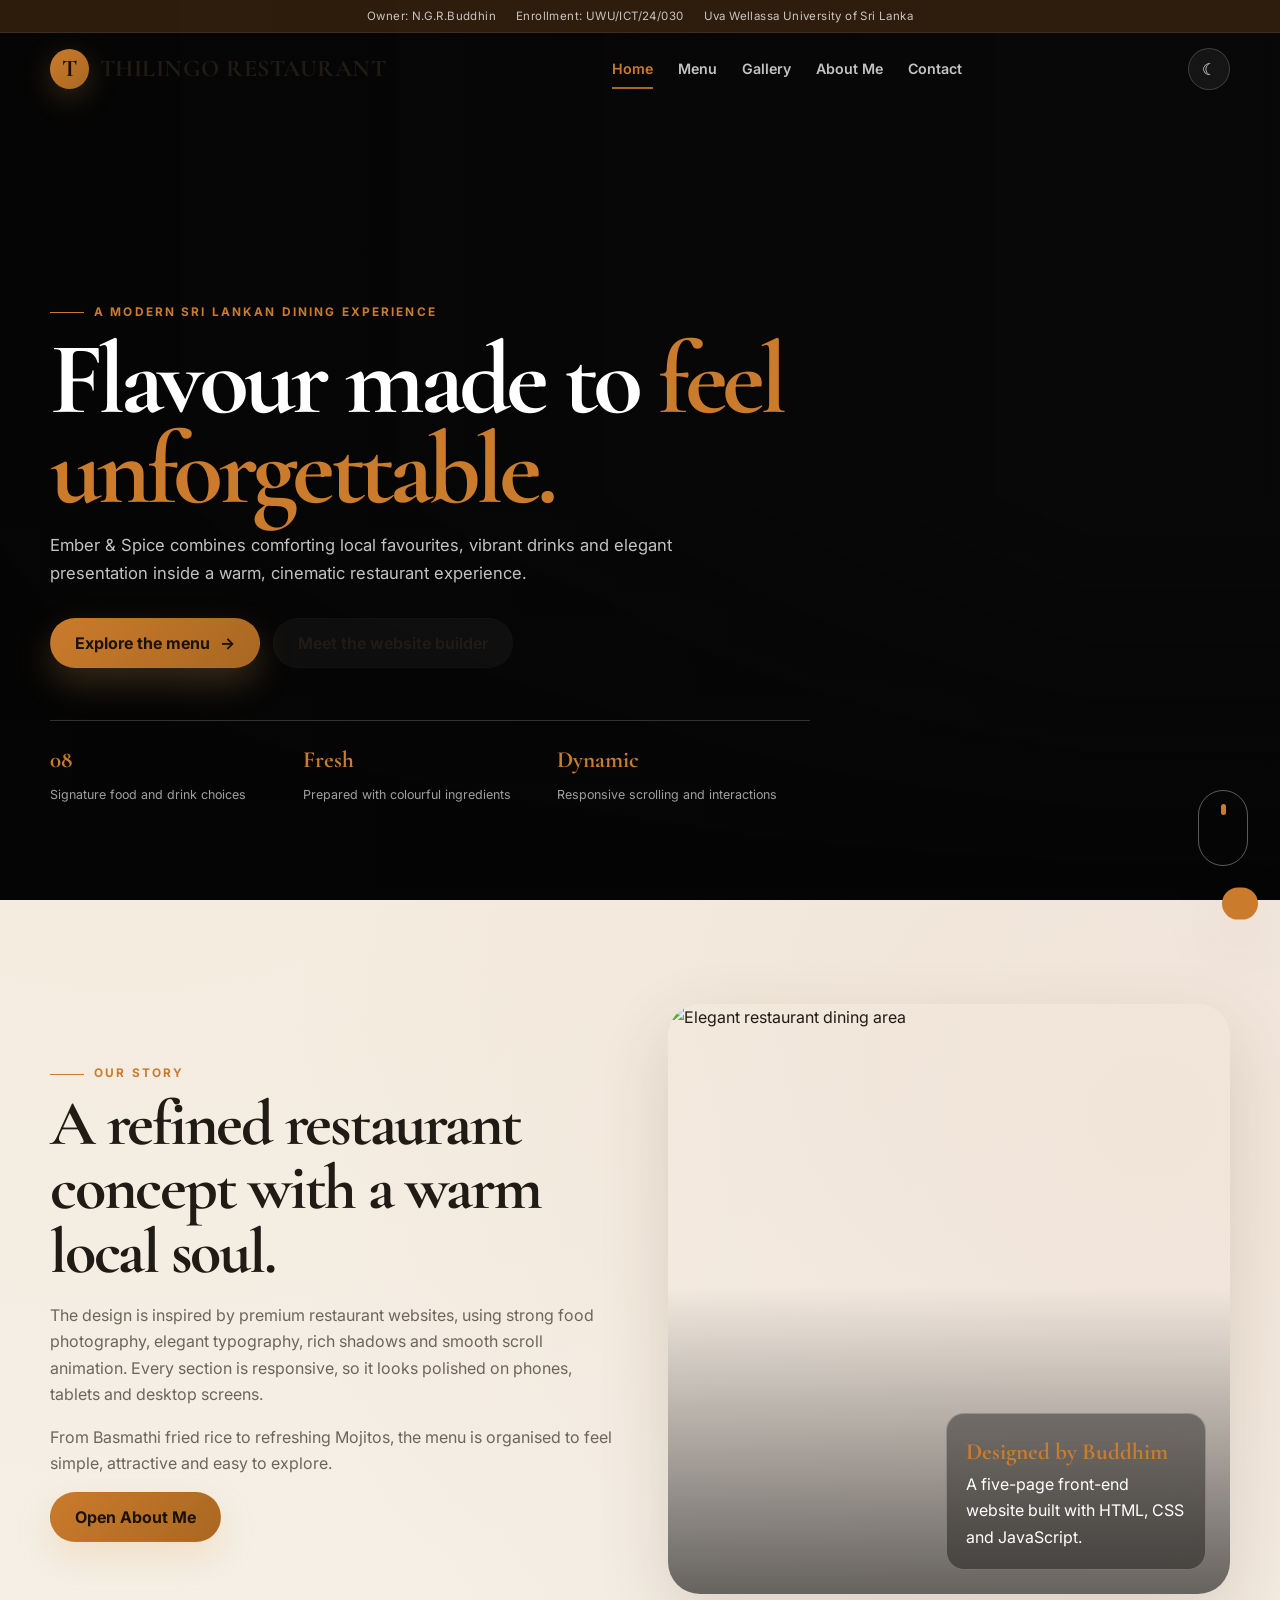
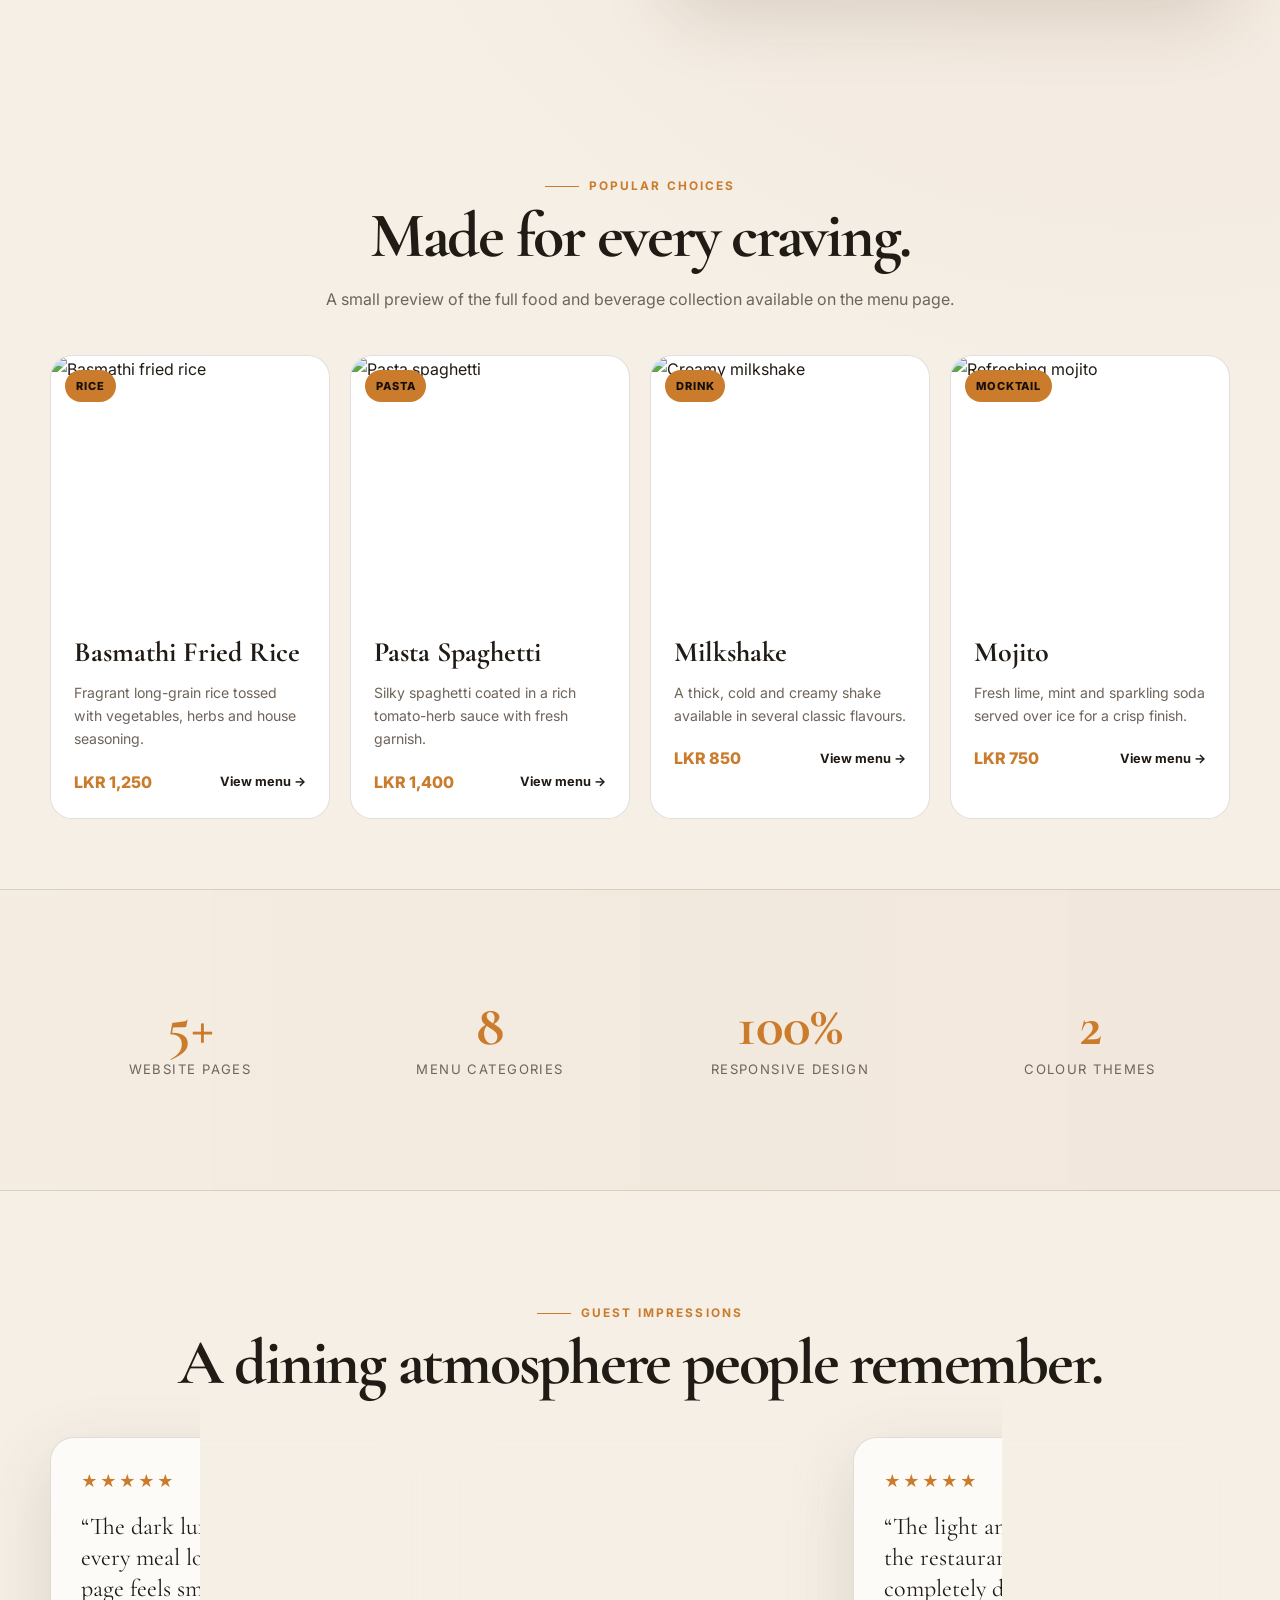
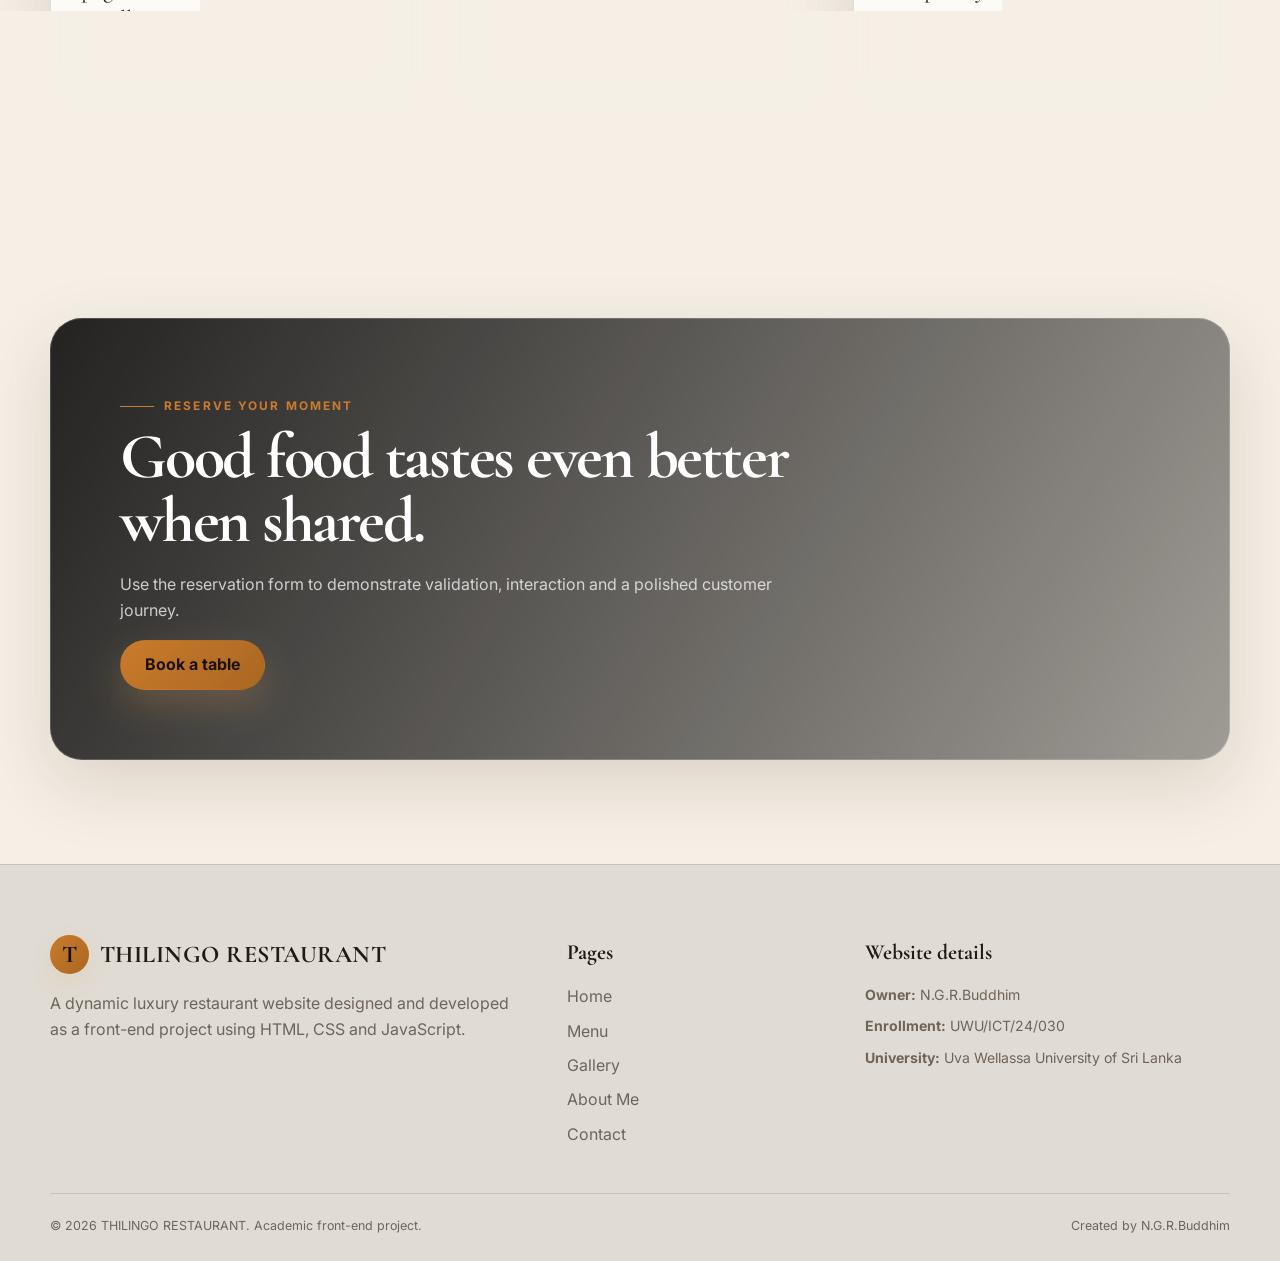
==== commit e924d495: "update website" ====
--- a/index.html
+++ b/index.html
@@ -1,13 +1,16 @@
 <!DOCTYPE html>
 <html lang="en" data-theme="dark">
+
 <head>
   <meta charset="UTF-8">
   <meta name="viewport" content="width=device-width, initial-scale=1.0">
-  <meta name="description" content="A dynamic luxury restaurant website created by N.G.R. Buddhim, UWU/ICT/24/030, Uva Wellassa University of Sri Lanka.">
+  <meta name="description"
+    content="A dynamic luxury restaurant website created by N.G.R. Buddhim, UWU/ICT/24/030, Uva Wellassa University of Sri Lanka.">
   <title>THILINGO | Luxury Restaurant</title>
   <link rel="stylesheet" href="styles.css">
   <script src="script.js" defer></script>
 </head>
+
 <body data-page="home">
   <div class="scroll-progress" aria-hidden="true"></div>
 
@@ -30,18 +33,22 @@
       </div>
       <div class="nav-actions">
         <button class="icon-btn" data-theme-toggle type="button" aria-label="Switch theme">☀</button>
-        <button class="icon-btn menu-toggle" data-menu-toggle type="button" aria-label="Open navigation" aria-expanded="false">☰</button>
+        <button class="icon-btn menu-toggle" data-menu-toggle type="button" aria-label="Open navigation"
+          aria-expanded="false">☰</button>
       </div>
     </nav>
   </header>
 
   <main>
     <section class="hero">
-      <div class="hero-bg" style="background-image:url('https://images.unsplash.com/photo-1515003197210-e0cd71810b5f?auto=format&fit=crop&w=2000&q=90')"></div>
+      <div class="hero-bg"
+        style="background-image:url('https://images.unsplash.com/photo-1515003197210-e0cd71810b5f?auto=format&fit=crop&w=2000&q=90')">
+      </div>
       <div class="container hero-content">
         <span class="eyebrow reveal">A modern Sri Lankan dining experience</span>
         <h1 class="display-title reveal delay-1">Flavour made to <span class="text-gold">feel unforgettable.</span></h1>
-        <p class="section-copy reveal delay-2">Ember & Spice combines comforting local favourites, vibrant drinks and elegant presentation inside a warm, cinematic restaurant experience.</p>
+        <p class="section-copy reveal delay-2">Ember & Spice combines comforting local favourites, vibrant drinks and
+          elegant presentation inside a warm, cinematic restaurant experience.</p>
         <div class="hero-actions reveal delay-3">
           <a class="btn btn-primary" href="menu.html">Explore the menu <span>→</span></a>
           <a class="btn btn-outline" href="about.html">Meet the website builder</a>
@@ -60,13 +67,18 @@
         <div class="reveal from-left">
           <span class="eyebrow">Our story</span>
           <h2 class="section-title">A refined restaurant concept with a warm local soul.</h2>
-          <p class="section-copy">The design is inspired by premium restaurant websites, using strong food photography, elegant typography, rich shadows and smooth scroll animation. Every section is responsive, so it looks polished on phones, tablets and desktop screens.</p>
-          <p class="section-copy">From Basmathi fried rice to refreshing Mojitos, the menu is organised to feel simple, attractive and easy to explore.</p>
+          <p class="section-copy">The design is inspired by premium restaurant websites, using strong food photography,
+            elegant typography, rich shadows and smooth scroll animation. Every section is responsive, so it looks
+            polished on phones, tablets and desktop screens.</p>
+          <p class="section-copy">From Basmathi fried rice to refreshing Mojitos, the menu is organised to feel simple,
+            attractive and easy to explore.</p>
           <a class="btn btn-primary" href="about.html">Open About Me</a>
         </div>
         <div class="image-card reveal from-right">
-          <img src="https://images.unsplash.com/photo-1559339352-11d035aa65de?auto=format&fit=crop&w=1400&q=88" alt="Elegant restaurant dining area">
-          <div class="floating-note"><strong>Designed by Buddhim</strong>A five-page front-end website built with HTML, CSS and JavaScript.</div>
+          <img src="https://images.unsplash.com/photo-1559339352-11d035aa65de?auto=format&fit=crop&w=1400&q=88"
+            alt="Elegant restaurant dining area">
+          <div class="floating-note"><strong>Designed by Buddhim</strong>A five-page front-end website built with HTML,
+            CSS and JavaScript.</div>
         </div>
       </div>
     </section>
@@ -79,30 +91,62 @@
       </div>
       <div class="container grid-4" style="margin-top:42px">
         <article class="food-card reveal">
-          <div class="food-image"><img src="https://images.unsplash.com/photo-1603133872878-684f208fb84b?auto=format&fit=crop&w=900&q=86" alt="Basmathi fried rice"><span class="food-badge">Rice</span></div>
-          <div class="food-content"><h3>Basmathi Fried Rice</h3><p>Fragrant long-grain rice tossed with vegetables, herbs and house seasoning.</p><div class="food-bottom"><span class="price">LKR 1,250</span><a class="mini-link" href="menu.html">View menu →</a></div></div>
+          <div class="food-image"><img
+              src="https://images.unsplash.com/photo-1603133872878-684f208fb84b?auto=format&fit=crop&w=900&q=86"
+              alt="Basmathi fried rice"><span class="food-badge">Rice</span></div>
+          <div class="food-content">
+            <h3>Basmathi Fried Rice</h3>
+            <p>Fragrant long-grain rice tossed with vegetables, herbs and house seasoning.</p>
+            <div class="food-bottom"><span class="price">LKR 1,250</span><a class="mini-link" href="menu.html">View menu
+                →</a></div>
+          </div>
         </article>
         <article class="food-card reveal delay-1">
-          <div class="food-image"><img src="https://images.unsplash.com/photo-1563379926898-05f4575a45d8?auto=format&fit=crop&w=900&q=86" alt="Pasta spaghetti"><span class="food-badge">Pasta</span></div>
-          <div class="food-content"><h3>Pasta Spaghetti</h3><p>Silky spaghetti coated in a rich tomato-herb sauce with fresh garnish.</p><div class="food-bottom"><span class="price">LKR 1,400</span><a class="mini-link" href="menu.html">View menu →</a></div></div>
+          <div class="food-image"><img
+              src="https://images.unsplash.com/photo-1563379926898-05f4575a45d8?auto=format&fit=crop&w=900&q=86"
+              alt="Pasta spaghetti"><span class="food-badge">Pasta</span></div>
+          <div class="food-content">
+            <h3>Pasta Spaghetti</h3>
+            <p>Silky spaghetti coated in a rich tomato-herb sauce with fresh garnish.</p>
+            <div class="food-bottom"><span class="price">LKR 1,400</span><a class="mini-link" href="menu.html">View menu
+                →</a></div>
+          </div>
         </article>
         <article class="food-card reveal delay-2">
-          <div class="food-image"><img src="https://images.unsplash.com/photo-1579954115545-a95591f28bfc?auto=format&fit=crop&w=900&q=86" alt="Creamy milkshake"><span class="food-badge">Drink</span></div>
-          <div class="food-content"><h3>Milkshake</h3><p>A thick, cold and creamy shake available in several classic flavours.</p><div class="food-bottom"><span class="price">LKR 850</span><a class="mini-link" href="menu.html">View menu →</a></div></div>
+          <div class="food-image"><img
+              src="https://images.unsplash.com/photo-1579954115545-a95591f28bfc?auto=format&fit=crop&w=900&q=86"
+              alt="Creamy milkshake"><span class="food-badge">Drink</span></div>
+          <div class="food-content">
+            <h3>Milkshake</h3>
+            <p>A thick, cold and creamy shake available in several classic flavours.</p>
+            <div class="food-bottom"><span class="price">LKR 850</span><a class="mini-link" href="menu.html">View menu
+                →</a></div>
+          </div>
         </article>
         <article class="food-card reveal delay-3">
-          <div class="food-image"><img src="https://images.unsplash.com/photo-1551024709-8f23befc6f87?auto=format&fit=crop&w=900&q=86" alt="Refreshing mojito"><span class="food-badge">Mocktail</span></div>
-          <div class="food-content"><h3>Mojito</h3><p>Fresh lime, mint and sparkling soda served over ice for a crisp finish.</p><div class="food-bottom"><span class="price">LKR 750</span><a class="mini-link" href="menu.html">View menu →</a></div></div>
+          <div class="food-image"><img
+              src="https://images.unsplash.com/photo-1551024709-8f23befc6f87?auto=format&fit=crop&w=900&q=86"
+              alt="Refreshing mojito"><span class="food-badge">Mocktail</span></div>
+          <div class="food-content">
+            <h3>Mojito</h3>
+            <p>Fresh lime, mint and sparkling soda served over ice for a crisp finish.</p>
+            <div class="food-bottom"><span class="price">LKR 750</span><a class="mini-link" href="menu.html">View menu
+                →</a></div>
+          </div>
         </article>
       </div>
     </section>
 
     <section class="stats-band section-sm">
       <div class="container grid-4">
-        <div class="stat reveal"><span class="stat-number" data-count="5" data-suffix="+">0</span><span class="stat-label">Website pages</span></div>
-        <div class="stat reveal delay-1"><span class="stat-number" data-count="8" data-suffix="">0</span><span class="stat-label">Menu categories</span></div>
-        <div class="stat reveal delay-2"><span class="stat-number" data-count="100" data-suffix="%">0</span><span class="stat-label">Responsive design</span></div>
-        <div class="stat reveal delay-3"><span class="stat-number" data-count="2" data-suffix="">0</span><span class="stat-label">Colour themes</span></div>
+        <div class="stat reveal"><span class="stat-number" data-count="5" data-suffix="+">0</span><span
+            class="stat-label">Website pages</span></div>
+        <div class="stat reveal delay-1"><span class="stat-number" data-count="8" data-suffix="">0</span><span
+            class="stat-label">Menu categories</span></div>
+        <div class="stat reveal delay-2"><span class="stat-number" data-count="100" data-suffix="%">0</span><span
+            class="stat-label">Responsive design</span></div>
+        <div class="stat reveal delay-3"><span class="stat-number" data-count="2" data-suffix="">0</span><span
+            class="stat-label">Colour themes</span></div>
       </div>
     </section>
 
@@ -112,9 +156,23 @@
         <h2 class="section-title">A dining atmosphere people remember.</h2>
       </div>
       <div class="container grid-3" style="margin-top:42px">
-        <article class="quote-card glass-card reveal"><div class="stars">★★★★★</div><blockquote>“The dark luxury styling makes every meal look premium and the page feels smooth while scrolling.”</blockquote><div class="quote-author">— Design feedback</div></article>
-        <article class="quote-card glass-card reveal delay-1"><div class="stars">★★★★★</div><blockquote>“The menu is clear, attractive and easy to filter, especially on a mobile screen.”</blockquote><div class="quote-author">— Mobile visitor</div></article>
-        <article class="quote-card glass-card reveal delay-2"><div class="stars">★★★★★</div><blockquote>“The light and dark modes give the restaurant website two completely different moods.”</blockquote><div class="quote-author">— User experience review</div></article>
+        <article class="quote-card glass-card reveal">
+          <div class="stars">★★★★★</div>
+          <blockquote>“The dark luxury styling makes every meal look premium and the page feels smooth while scrolling.”
+          </blockquote>
+          <div class="quote-author">— Design feedback</div>
+        </article>
+        <article class="quote-card glass-card reveal delay-1">
+          <div class="stars">★★★★★</div>
+          <blockquote>“The menu is clear, attractive and easy to filter, especially on a mobile screen.”</blockquote>
+          <div class="quote-author">— Mobile visitor</div>
+        </article>
+        <article class="quote-card glass-card reveal delay-2">
+          <div class="stars">★★★★★</div>
+          <blockquote>“The light and dark modes give the restaurant website two completely different moods.”
+          </blockquote>
+          <div class="quote-author">— User experience review</div>
+        </article>
       </div>
     </section>
 
@@ -122,7 +180,8 @@
       <div class="container cta-panel reveal">
         <span class="eyebrow">Reserve your moment</span>
         <h2 class="section-title">Good food tastes even better when shared.</h2>
-        <p class="section-copy" style="color:rgba(255,255,255,.74)">Use the reservation form to demonstrate validation, interaction and a polished customer journey.</p>
+        <p class="section-copy" style="color:rgba(255,255,255,.74)">Use the reservation form to demonstrate validation,
+          interaction and a polished customer journey.</p>
         <a class="btn btn-primary" href="contact.html">Book a table</a>
       </div>
     </section>
@@ -130,12 +189,25 @@
 
   <footer class="site-footer">
     <div class="container footer-grid">
-      <div><a class="brand" href="index.html"><span class="brand-mark">T</span><span>THILINGO RESTAURANT</span></a><p class="section-copy">A dynamic luxury restaurant website designed and developed as a front-end project using HTML, CSS and JavaScript.</p></div>
-      <div><h3 class="footer-title">Pages</h3><div class="footer-links"><a href="index.html">Home</a><a href="menu.html">Menu</a><a href="gallery.html">Gallery</a><a href="about.html">About Me</a><a href="contact.html">Contact</a></div></div>
-      <div><h3 class="footer-title">Website details</h3><div class="footer-details"><span><strong>Owner:</strong> N.G.R.Buddhim</span><span><strong>Enrollment:</strong> UWU/ICT/24/030</span><span><strong>University:</strong> Uva Wellassa University of Sri Lanka</span></div></div>
+      <div><a class="brand" href="index.html"><span class="brand-mark">T</span><span>THILINGO RESTAURANT</span></a>
+        <p class="section-copy">A dynamic luxury restaurant website designed and developed as a front-end project using
+          HTML, CSS and JavaScript.</p>
+      </div>
+      <div>
+        <h3 class="footer-title">Pages</h3>
+        <div class="footer-links"><a href="index.html">Home</a><a href="menu.html">Menu</a><a
+            href="gallery.html">Gallery</a><a href="about.html">About Me</a><a href="contact.html">Contact</a></div>
+      </div>
+      <div>
+        <h3 class="footer-title">Website details</h3>
+        <div class="footer-details"><span><strong>Owner:</strong> N.G.R.Buddhim</span><span><strong>Enrollment:</strong>
+            UWU/ICT/24/030</span><span><strong>University:</strong> Uva Wellassa University of Sri Lanka</span></div>
+      </div>
     </div>
-    <div class="container footer-bottom"><span>© <span data-year></span> THILINGO RESTAURANT. Academic front-end project.</span><span>Created by N.G.R.Buddhim</span></div>
+    <div class="container footer-bottom"><span>© <span data-year></span> THILINGO RESTAURANT. Academic front-end
+        project.</span><span>Created by N.G.R.Buddhim</span></div>
   </footer>
   <div class="toast" role="status" aria-live="polite"></div>
 </body>
-</html>
+
+</html>
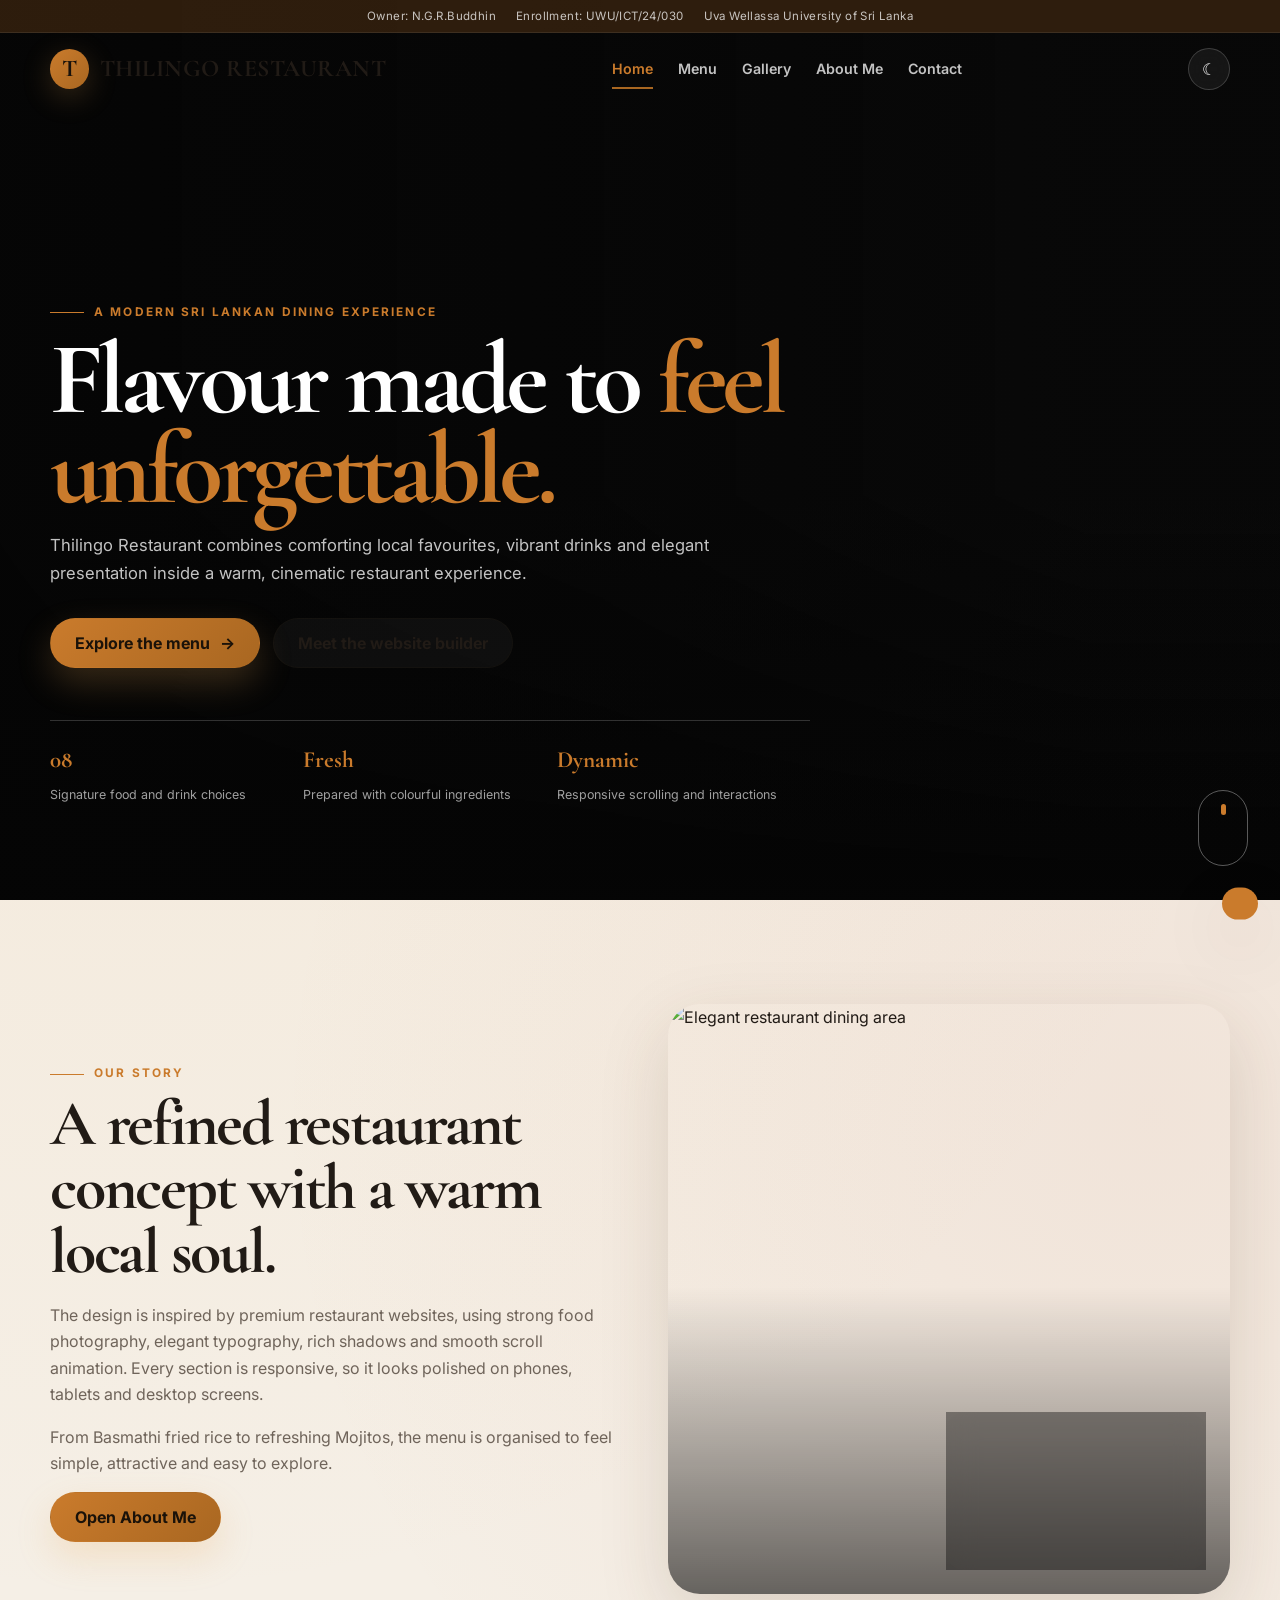
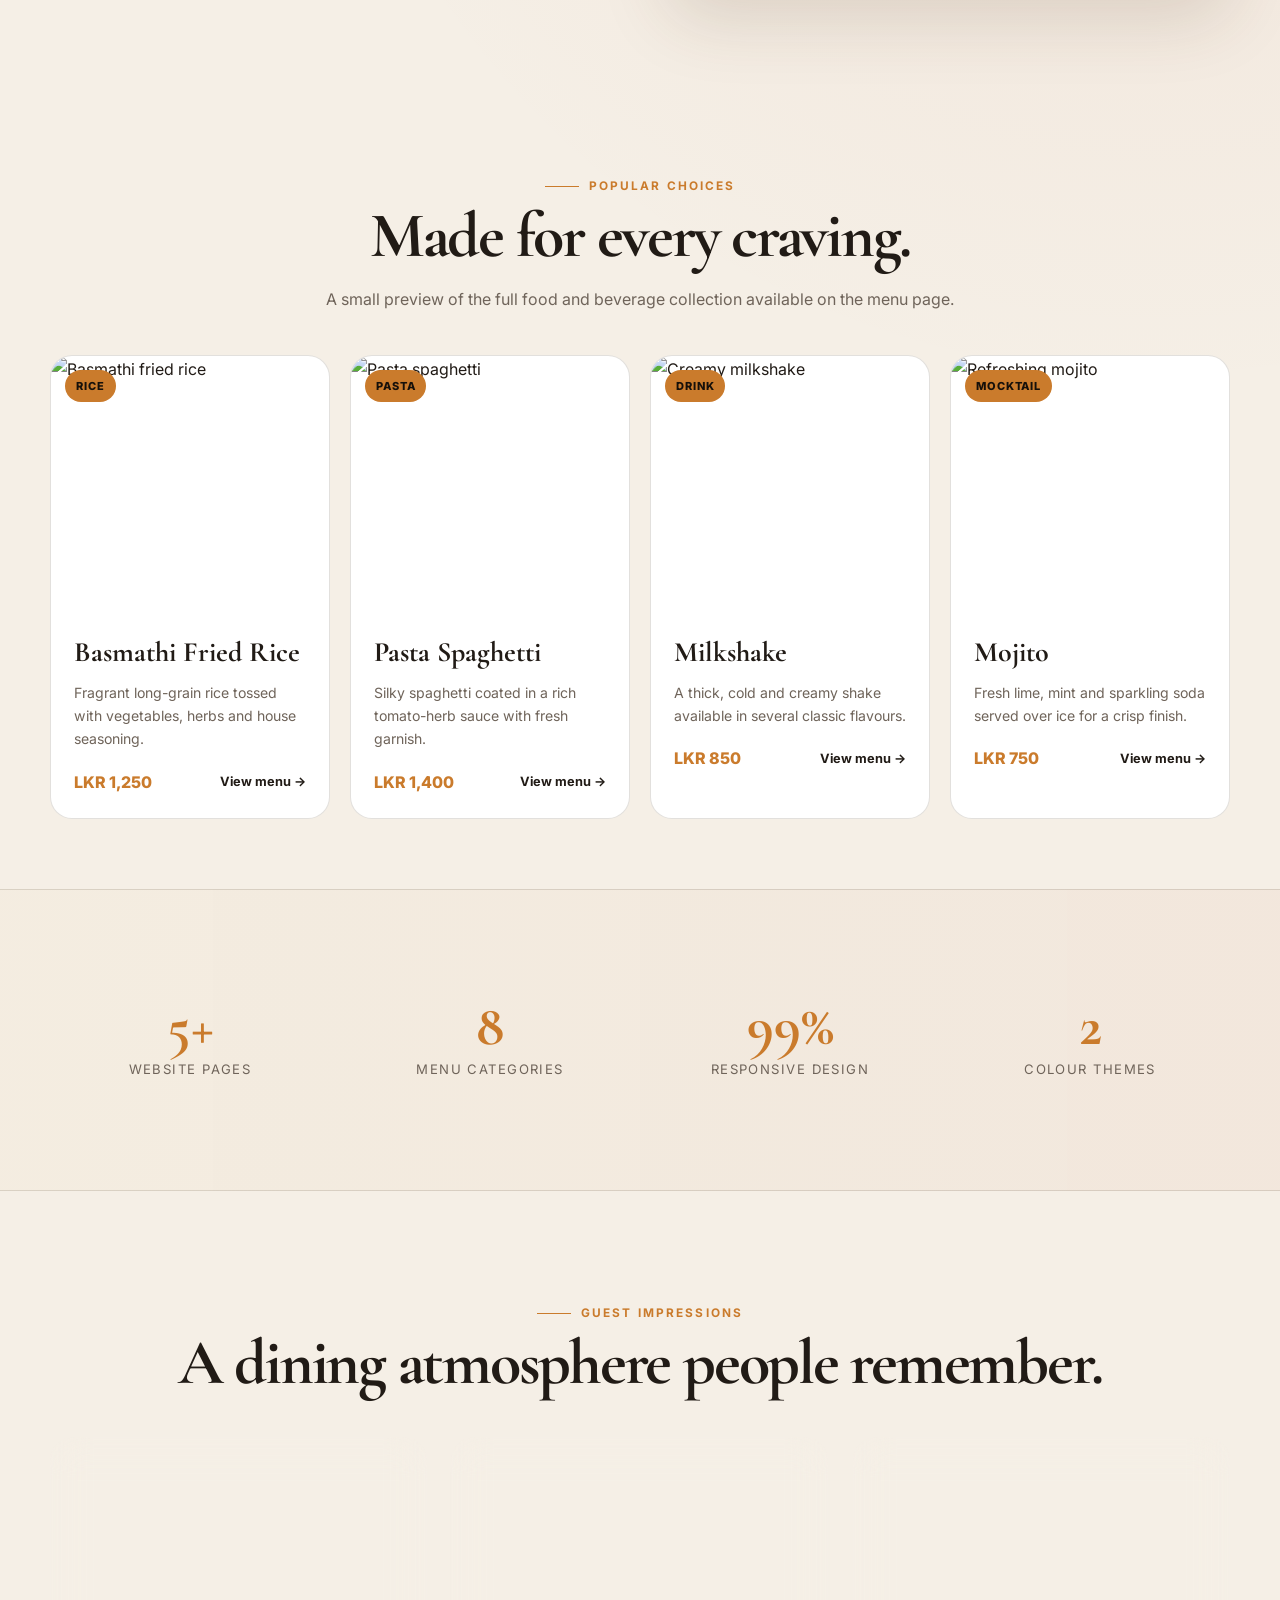
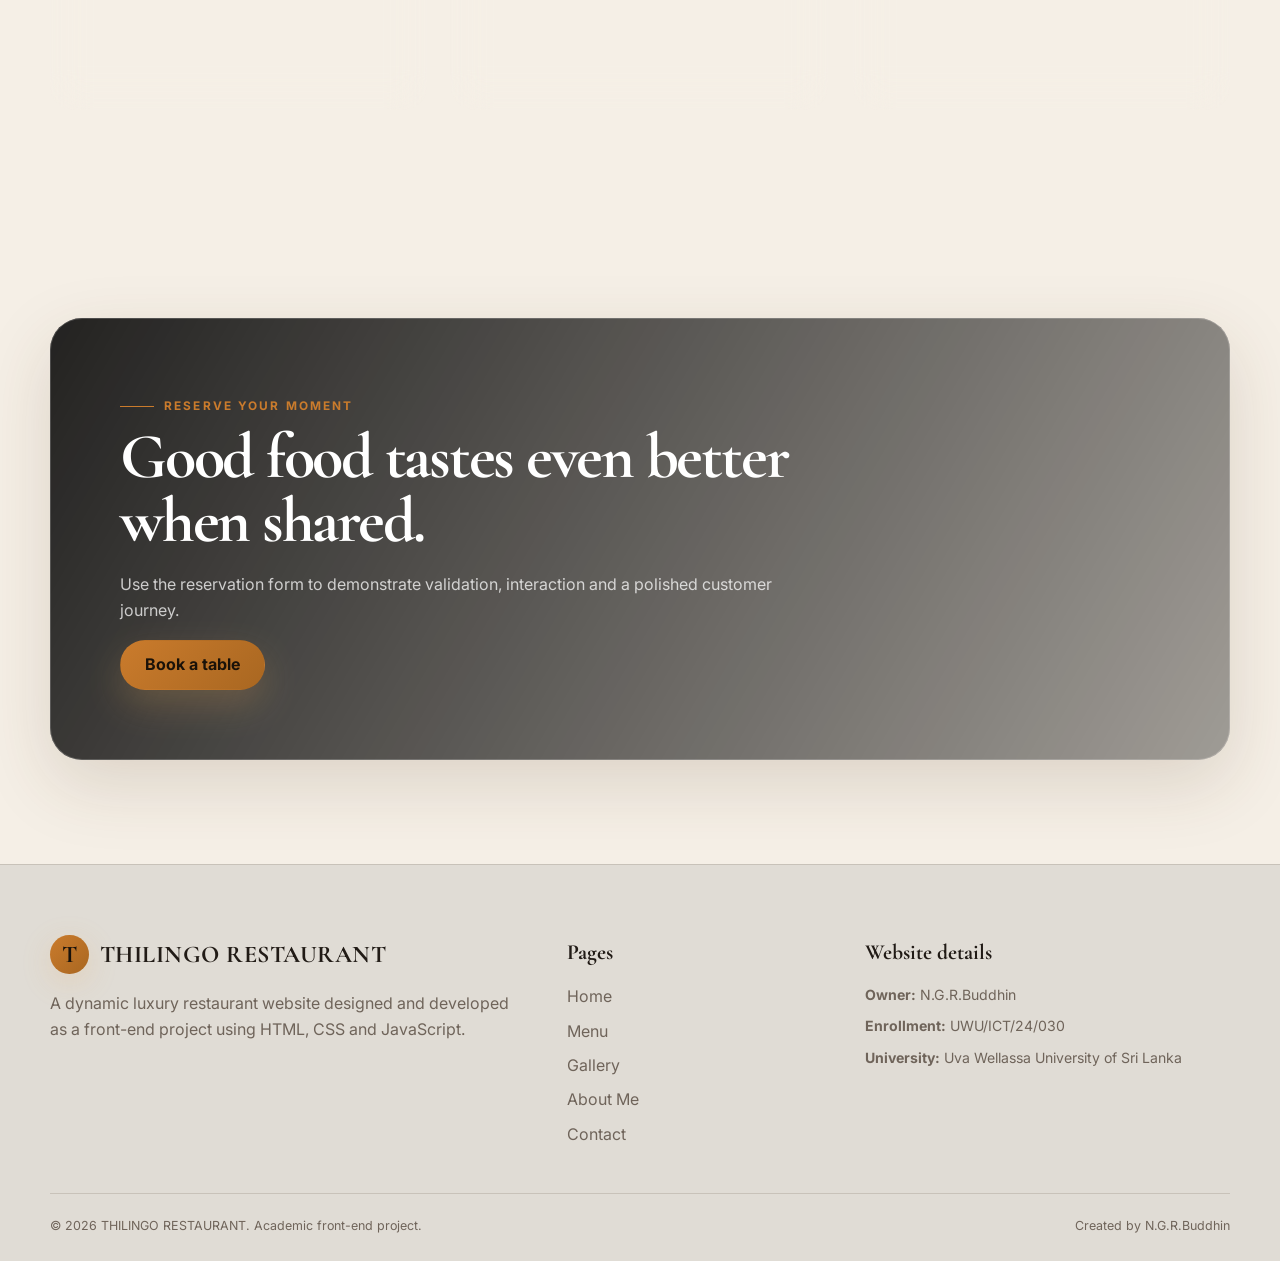
==== commit 84a310b5: "Updated website design and fixed styles" ====
--- a/index.html
+++ b/index.html
@@ -47,7 +47,7 @@
       <div class="container hero-content">
         <span class="eyebrow reveal">A modern Sri Lankan dining experience</span>
         <h1 class="display-title reveal delay-1">Flavour made to <span class="text-gold">feel unforgettable.</span></h1>
-        <p class="section-copy reveal delay-2">Ember & Spice combines comforting local favourites, vibrant drinks and
+        <p class="section-copy reveal delay-2">Thilingo Restaurant combines comforting local favourites, vibrant drinks and
           elegant presentation inside a warm, cinematic restaurant experience.</p>
         <div class="hero-actions reveal delay-3">
           <a class="btn btn-primary" href="menu.html">Explore the menu <span>→</span></a>
@@ -77,7 +77,7 @@
         <div class="image-card reveal from-right">
           <img src="https://images.unsplash.com/photo-1559339352-11d035aa65de?auto=format&fit=crop&w=1400&q=88"
             alt="Elegant restaurant dining area">
-          <div class="floating-note"><strong>Designed by Buddhim</strong>A five-page front-end website built with HTML,
+          <div class="floating-note"><strong>Designed by Buddhin</strong>A five-page front-end website built with HTML,
             CSS and JavaScript.</div>
         </div>
       </div>
@@ -200,12 +200,12 @@
       </div>
       <div>
         <h3 class="footer-title">Website details</h3>
-        <div class="footer-details"><span><strong>Owner:</strong> N.G.R.Buddhim</span><span><strong>Enrollment:</strong>
+        <div class="footer-details"><span><strong>Owner:</strong> N.G.R.Buddhin</span><span><strong>Enrollment:</strong>
             UWU/ICT/24/030</span><span><strong>University:</strong> Uva Wellassa University of Sri Lanka</span></div>
       </div>
     </div>
     <div class="container footer-bottom"><span>© <span data-year></span> THILINGO RESTAURANT. Academic front-end
-        project.</span><span>Created by N.G.R.Buddhim</span></div>
+        project.</span><span>Created by N.G.R.Buddhin</span></div>
   </footer>
   <div class="toast" role="status" aria-live="polite"></div>
 </body>
